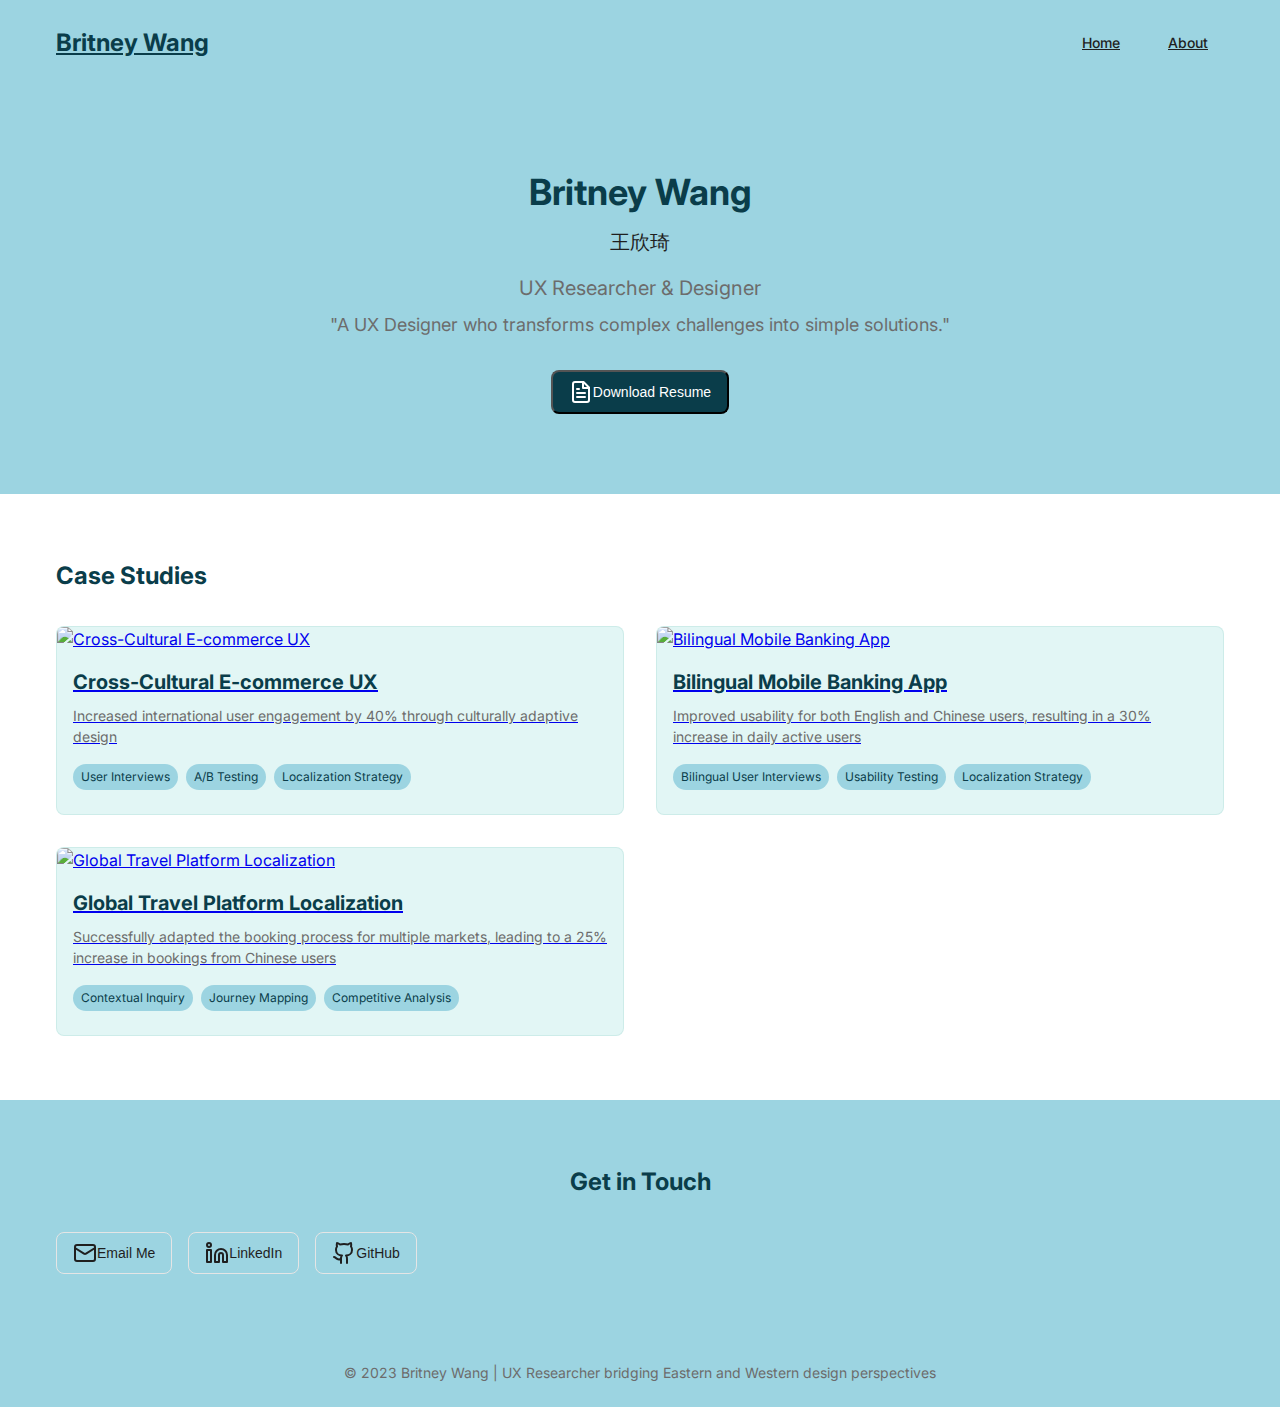
==== index.html @ 70e3e939 "feb25-10:00pm" ====
<!DOCTYPE html>
<html lang="en">
<head>
    <meta charset="UTF-8">
    <meta name="viewport" content="width=device-width, initial-scale=1.0">
    <title>UX Research Portfolio | Britney Wang</title>
    <link href="https://fonts.googleapis.com/css2?family=Inter:wght@400;500;700&display=swap" rel="stylesheet">
    <link rel="stylesheet" href="styles.css">
</head>
<body>
    <div class="min-h-screen flex flex-col">
        <header class="py-6 px-4 bg-accent">
            <nav class="container mx-auto flex justify-between items-center">
                <a href="index.html" class="text-2xl font-bold text-primary hover:text-primary/80 transition-colors">
                    Britney Wang
                </a>
                <div class="flex items-center space-x-4">
                    <a href="index.html" class="btn btn-ghost">Home</a>
                    <a href="about.html" class="btn btn-ghost">About</a>
                   
                </div>
            </nav>
        </header>

        <main class="flex-grow bg-background">
            <!-- Hero Section -->
            <section class="py-20 text-center bg-accent">
                <h1 class="text-4xl font-bold mb-2 text-primary">Britney Wang</h1>
                <p class="text-xl mb-4 text-primary/80">王欣琦</p>
                <p class="text-xl text-muted-foreground mb-2">UX Researcher & Designer</p>
                <p class="text-lg italic text-muted-foreground mb-8">
                    "A UX Designer who transforms complex challenges into simple solutions."
                </p>
                <button class="btn btn-primary">
                    <svg xmlns="http://www.w3.org/2000/svg" width="24" height="24" viewBox="0 0 24 24" fill="none" stroke="currentColor" stroke-width="2" stroke-linecap="round" stroke-linejoin="round" class="mr-2 h-4 w-4"><path d="M14.5 2H6a2 2 0 0 0-2 2v16a2 2 0 0 0 2 2h12a2 2 0 0 0 2-2V7.5L14.5 2z"/><polyline points="14 2 14 8 20 8"/><line x1="16" y1="13" x2="8" y2="13"/><line x1="16" y1="17" x2="8" y2="17"/><line x1="10" y1="9" x2="8" y2="9"/></svg>
                    Download Resume
                </button>
            </section>

            <!-- Case Studies Section -->
            <section class="py-16 bg-background">
                <div class="container mx-auto px-4">
                    <h2 class="text-3xl font-bold mb-8 text-primary">Case Studies</h2>
                    <div class="grid md:grid-cols-2 gap-8" id="case-studies">
                        <!-- Case studies will be dynamically inserted here by JavaScript -->
                    </div>
                </div>
            </section>

            <!-- Contact Section -->
            <section class="py-16 bg-accent">
                <div class="container mx-auto px-4 text-center">
                    <h2 class="text-3xl font-bold mb-8 text-primary">Get in Touch</h2>
                    <div class="flex justify-center space-x-4">
                        <button class="btn btn-outline hover:bg-primary hover:text-primary-foreground">
                            <svg xmlns="http://www.w3.org/2000/svg" width="24" height="24" viewBox="0 0 24 24" fill="none" stroke="currentColor" stroke-width="2" stroke-linecap="round" stroke-linejoin="round" class="mr-2 h-4 w-4"><rect width="20" height="16" x="2" y="4" rx="2"/><path d="m22 7-8.97 5.7a1.94 1.94 0 0 1-2.06 0L2 7"/></svg>
                            Email Me
                        </button>
                        <button class="btn btn-outline hover:bg-primary hover:text-primary-foreground">
                            <svg xmlns="http://www.w3.org/2000/svg" width="24" height="24" viewBox="0 0 24 24" fill="none" stroke="currentColor" stroke-width="2" stroke-linecap="round" stroke-linejoin="round" class="mr-2 h-4 w-4"><path d="M16 8a6 6 0 0 1 6 6v7h-4v-7a2 2 0 0 0-2-2 2 2 0 0 0-2 2v7h-4v-7a6 6 0 0 1 6-6z"/><rect width="4" height="12" x="2" y="9"/><circle cx="4" cy="4" r="2"/></svg>
                            LinkedIn
                        </button>
                        <button class="btn btn-outline hover:bg-primary hover:text-primary-foreground">
                            <svg xmlns="http://www.w3.org/2000/svg" width="24" height="24" viewBox="0 0 24 24" fill="none" stroke="currentColor" stroke-width="2" stroke-linecap="round" stroke-linejoin="round" class="mr-2 h-4 w-4"><path d="M15 22v-4a4.8 4.8 0 0 0-1-3.5c3 0 6-2 6-5.5.08-1.25-.27-2.48-1-3.5.28-1.15.28-2.35 0-3.5 0 0-1 0-3 1.5-2.64-.5-5.36-.5-8 0C6 2 5 2 5 2c-.3 1.15-.3 2.35 0 3.5A5.403 5.403 0 0 0 4 9c0 3.5 3 5.5 6 5.5-.39.49-.68 1.05-.85 1.65-.17.6-.22 1.23-.15 1.85v4"/><path d="M9 18c-4.51 2-5-2-7-2"/></svg>
                            GitHub
                        </button>
                    </div>
                </div>
            </section>
        </main>

        <footer class="py-6 px-4 bg-accent">
            <div class="container mx-auto text-center">
                <p class="text-sm text-muted-foreground">
                    © 2023 Britney Wang | UX Researcher bridging Eastern and Western design perspectives
                </p>
            </div>
        </footer>
    </div>

    <script src="script.js"></script>
</body>
</html>
---- styles.css ----
:root {
    --background: #fffffffa;
    --foreground: #1f1f1f;
    --card: #e2f6f5;
    --card-foreground: #1f1f1f;
    --popover: #e2f6f5;
    --popover-foreground: #1f1f1f;
    --primary: #0a3d4a;
    --primary-foreground: #ffffff;
    --secondary: #e2f6f5;
    --secondary-foreground: #0a3d4a;
    --muted: #9cd4e1;
    --muted-foreground: #6c6c6c;
    --accent: #9cd4e1;
    --accent-foreground: #0a3d4a;
    --destructive: #ff0000;
    --destructive-foreground: #ffffff;
    --border: #e5e5e5;
    --input: #e5e5e5;
    --ring: #0a3d4a;
    /* #7bc7b8*/
    /* 9cd4e1*/
    --radius: 0.5rem;
  }
  
  * {
    margin: 0;
    padding: 0;
    box-sizing: border-box;
  }
  
  body {
    font-family: "Inter", sans-serif;
    background-color: var(--background);
    color: var(--foreground);
    line-height: 1.5;
  }
  
  .container {
    width: 100%;
    max-width: 1200px;
    margin: 0 auto;
    padding: 0 1rem;
  }
  
  .min-h-screen {
    min-height: 100vh;
  }
  
  .flex {
    display: flex;
  }
  
  .flex-col {
    flex-direction: column;
  }
  
  .items-center {
    align-items: center;
  }
  
  .justify-between {
    justify-content: space-between;
  }
  
  .justify-center {
    justify-center: center;
  }
  
  .space-x-4 > * + * {
    margin-left: 1rem;
  }
  
  .text-center {
    text-align: center;
  }
  
  .bg-accent {
    background-color: var(--accent);
  }
  
  .bg-background {
    background-color: var(--background);
  }
  
  .text-primary {
    color: var(--primary);
  }
  
  .text-primary-80 {
    color: rgba(123, 199, 184, 0.8);
  }
  
  .text-muted-foreground {
    color: var(--muted-foreground);
  }
  
  .font-bold {
    font-weight: 700;
  }
  
  .text-2xl {
    font-size: 1.5rem;
  }
  
  .text-4xl {
    font-size: 2.25rem;
  }
  
  .text-xl {
    font-size: 1.25rem;
  }
  
  .text-lg {
    font-size: 1.125rem;
  }
  
  .text-sm {
    font-size: 0.875rem;
  }
  
  .mb-2 {
    margin-bottom: 0.5rem;
  }
  
  .mb-4 {
    margin-bottom: 1rem;
  }
  
  .mb-8 {
    margin-bottom: 2rem;
  }
  
  .py-6 {
    padding-top: 1.5rem;
    padding-bottom: 1.5rem;
  }
  
  .px-4 {
    padding-left: 1rem;
    padding-right: 1rem;
  }
  
  .py-20 {
    padding-top: 5rem;
    padding-bottom: 5rem;
  }
  
  .py-16 {
    padding-top: 4rem;
    padding-bottom: 4rem;
  }
  
  .btn {
    display: inline-flex;
    align-items: center;
    justify-content: center;
    padding: 0.5rem 1rem;
    font-size: 0.875rem;
    font-weight: 500;
    border-radius: var(--radius);
    transition: background-color 0.2s, color 0.2s;
    cursor: pointer;
  }
  
  .btn-primary {
    background-color: var(--primary);
    color: var(--primary-foreground);
  }
  
  .btn-primary:hover {
    background-color: rgba(123, 199, 184, 0.9);
  }
  
  .btn-ghost {
    background-color: transparent;
    color: var(--foreground);
  }
  
  .btn-ghost:hover {
    background-color: rgba(0, 0, 0, 0.05);
  }
  
  .btn-outline {
    background-color: transparent;
    border: 1px solid var(--border);
    color: var(--foreground);
  }
  
  .btn-outline:hover {
    background-color: var(--primary);
    color: var(--primary-foreground);
  }
  
  .btn-icon {
    padding: 0.5rem;
  }
  
  .grid {
    display: grid;
    gap: 2rem;
  }
  
  @media (min-width: 768px) {
    .md\:grid-cols-2 {
      grid-template-columns: repeat(2, minmax(0, 1fr));
    }
  }
  
  .card {
    background-color: var(--card);
    border-radius: var(--radius);
    overflow: hidden;
    transition: box-shadow 0.3s, border-color 0.3s;
    border: 1px solid rgba(123, 199, 184, 0.2);
  }
  
  .card:hover {
    box-shadow: 0 4px 6px rgba(0, 0, 0, 0.1);
    border-color: var(--primary);
  }
  
  .card-image {
    width: 100%;
    height: 200px;
    object-fit: cover;
  }
  
  .card-content {
    padding: 1rem;
  }
  
  .card-title {
    font-size: 1.25rem;
    font-weight: 700;
    color: var(--primary);
    margin-bottom: 0.5rem;
  }
  
  .card-description {
    font-size: 0.875rem;
    color: var(--muted-foreground);
    margin-bottom: 1rem;
  }
  
  .skill-tag {
    display: inline-block;
    background-color: var(--accent);
    color: var(--primary);
    font-size: 0.75rem;
    padding: 0.25rem 0.5rem;
    border-radius: 9999px;
    margin-right: 0.5rem;
    margin-bottom: 0.5rem;
  }
  
  .space-y-2 > * + * {
    margin-top: 0.5rem;
}

img {
    max-width: 100%;
    height: auto;
    object-fit: cover;
}

.rounded-lg {
    border-radius: var(--radius);
}

.object-cover {
    object-fit: cover;
}

.w-full {
    width: 100%;
}

.mb-12 {
    margin-bottom: 3rem;
}

.px-4 {
    padding-left: 1rem;
    padding-right: 1rem;
}

.py-12 {
    padding-top: 3rem;
    padding-bottom: 3rem;
}

.max-w-4xl {
    max-width: 56rem;
}

.mx-auto {
    margin-left: auto;
    margin-right: auto;
}

.text-primary {
    color: var(--primary);
}

.hover\:underline:hover {
    text-decoration: underline;
}

.inline-flex {
    display: inline-flex;
}

.items-center {
    align-items: center;
}

.justify-between {
    justify-content: space-between;
}

.flex-col {
    flex-direction: column;
}

.text-center {
    text-align: center;
}
  /* ----------------- */

  img {
    max-width: 100%;
    height: auto;
    object-fit: contain;  /* Keeps the aspect ratio intact */
}
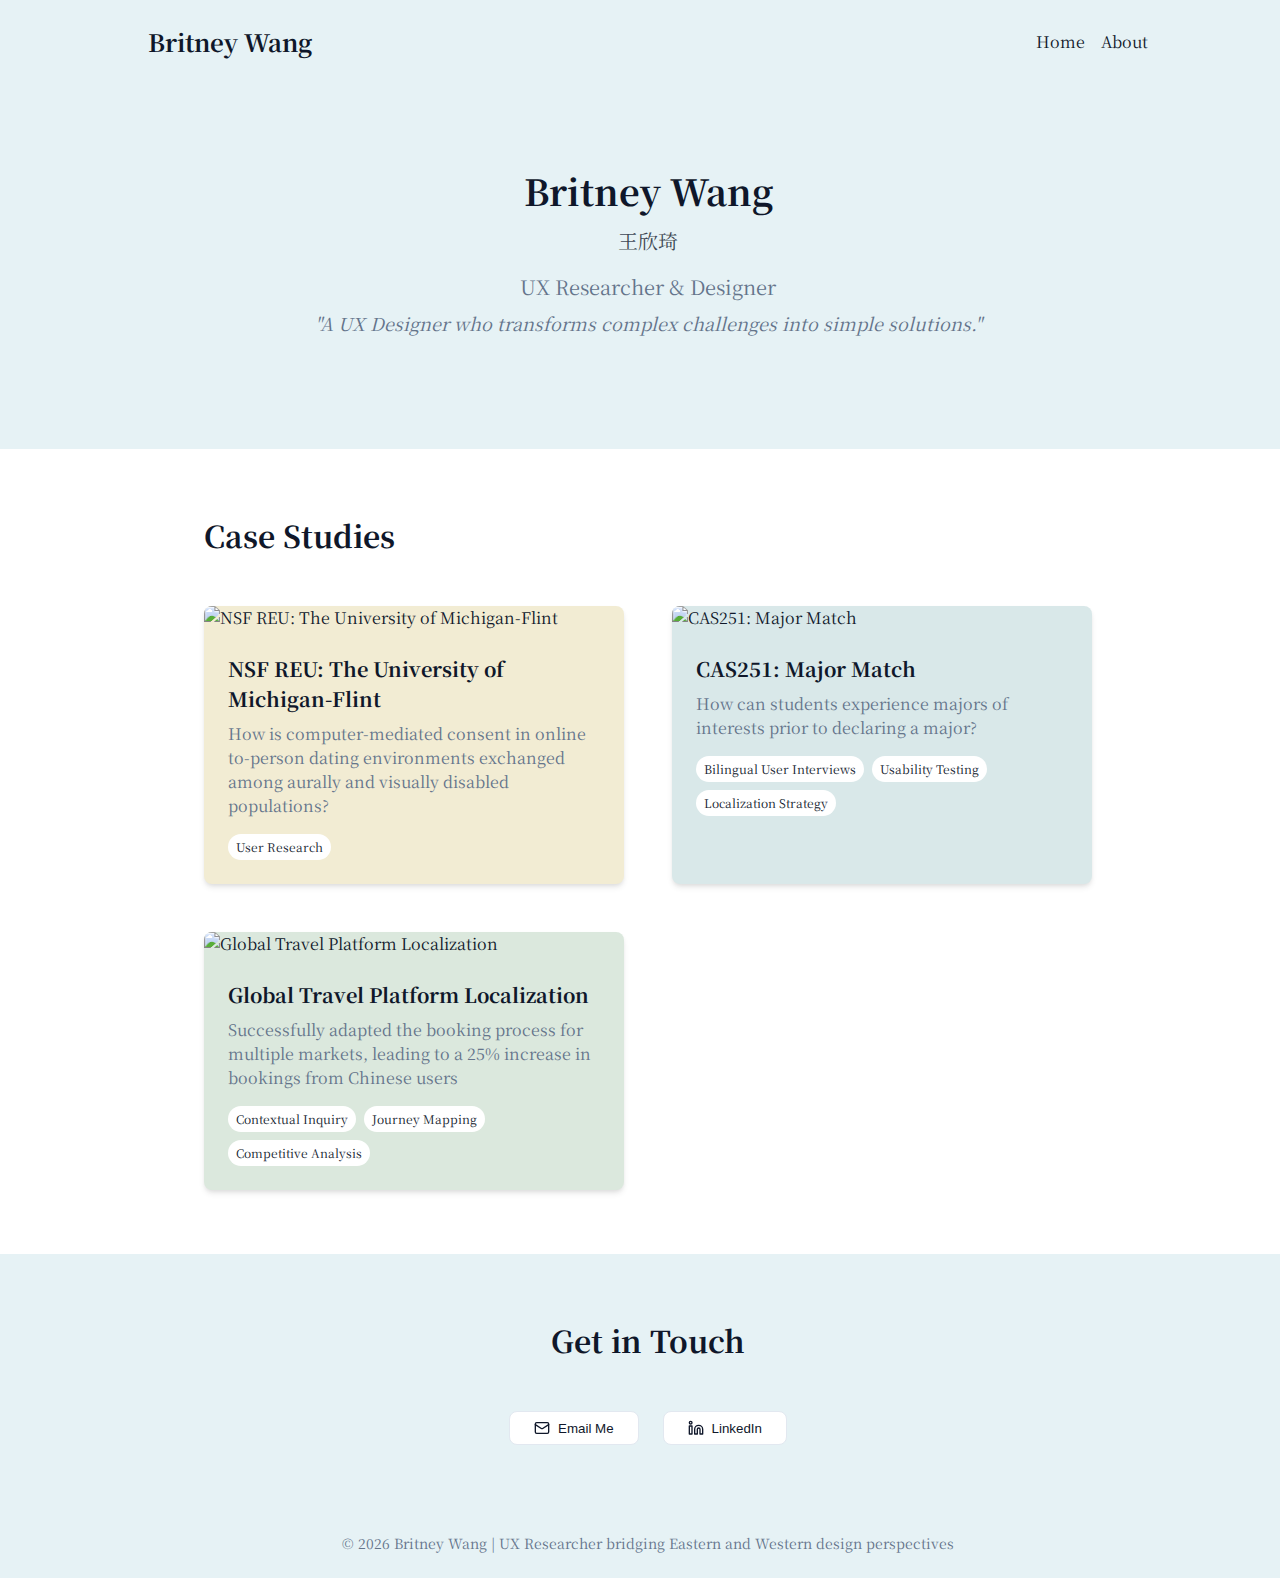
==== commit 1d960134: "spring break 3" ====
--- a/index.html
+++ b/index.html
@@ -1,83 +1,84 @@
 <!DOCTYPE html>
 <html lang="en">
 <head>
-    <meta charset="UTF-8">
-    <meta name="viewport" content="width=device-width, initial-scale=1.0">
-    <title>UX Research Portfolio | Britney Wang</title>
-    <link href="https://fonts.googleapis.com/css2?family=Inter:wght@400;500;700&display=swap" rel="stylesheet">
-    <link rel="stylesheet" href="styles.css">
+  <meta charset="UTF-8">
+  <meta name="viewport" content="width=device-width, initial-scale=1.0">
+  <title>UX Research Portfolio | Britney Wang</title>
+  <link href="https://fonts.googleapis.com/css2?family=Noto+Serif+SC:wght@400;500;700&display=swap" rel="stylesheet">
+  <link rel="stylesheet" href="styles.css">
 </head>
 <body>
-    <div class="min-h-screen flex flex-col">
-        <header class="py-6 px-4 bg-accent">
-            <nav class="container mx-auto flex justify-between items-center">
-                <a href="index.html" class="text-2xl font-bold text-primary hover:text-primary/80 transition-colors">
-                    Britney Wang
-                </a>
-                <div class="flex items-center space-x-4">
-                    <a href="index.html" class="btn btn-ghost">Home</a>
-                    <a href="about.html" class="btn btn-ghost">About</a>
-                   
-                </div>
-            </nav>
-        </header>
+  <div class="min-h-screen flex flex-col">
+    <header class="py-6 px-8 bg-light-blue">
+      <nav class="container-narrow mx-auto flex justify-between items-center">
+        <a href="index.html" class="text-2xl font-bold text-primary hover:text-primary-80 transition-colors">
+          Britney Wang
+        </a>
+        <div class="flex items-center space-x-4">
+          <a href="index.html" class="hover:text-primary transition-colors">Home</a>
+          <a href="about.html" class="hover:text-primary transition-colors">About</a>
+        </div>
+      </nav>
+    </header>
 
-        <main class="flex-grow bg-background">
-            <!-- Hero Section -->
-            <section class="py-20 text-center bg-accent">
-                <h1 class="text-4xl font-bold mb-2 text-primary">Britney Wang</h1>
-                <p class="text-xl mb-4 text-primary/80">王欣琦</p>
-                <p class="text-xl text-muted-foreground mb-2">UX Researcher & Designer</p>
-                <p class="text-lg italic text-muted-foreground mb-8">
-                    "A UX Designer who transforms complex challenges into simple solutions."
-                </p>
-                <button class="btn btn-primary">
-                    <svg xmlns="http://www.w3.org/2000/svg" width="24" height="24" viewBox="0 0 24 24" fill="none" stroke="currentColor" stroke-width="2" stroke-linecap="round" stroke-linejoin="round" class="mr-2 h-4 w-4"><path d="M14.5 2H6a2 2 0 0 0-2 2v16a2 2 0 0 0 2 2h12a2 2 0 0 0 2-2V7.5L14.5 2z"/><polyline points="14 2 14 8 20 8"/><line x1="16" y1="13" x2="8" y2="13"/><line x1="16" y1="17" x2="8" y2="17"/><line x1="10" y1="9" x2="8" y2="9"/></svg>
-                    Download Resume
-                </button>
-            </section>
+    <main class="flex-grow">
+      <!-- Hero Section -->
+      <section class="py-20 text-center bg-light-blue">
+        <div class="container-narrow mx-auto px-8">
+          <h1 class="text-4xl font-bold mb-2 text-primary">Britney Wang</h1>
+          <p class="text-xl mb-4 text-primary-80">王欣琦</p>
+          <p class="text-xl text-muted-foreground mb-2">UX Researcher & Designer</p>
+          <p class="text-lg italic text-muted-foreground mb-8">
+            "A UX Designer who transforms complex challenges into simple solutions."
+          </p>
+          <!-- <button class="btn btn-primary">
+            <svg xmlns="http://www.w3.org/2000/svg" width="24" height="24" viewBox="0 0 24 24" fill="none" stroke="currentColor" stroke-width="2" stroke-linecap="round" stroke-linejoin="round" class="mr-2 h-4 w-4"><path d="M14.5 2H6a2 2 0 0 0-2 2v16a2 2 0 0 0 2 2h12a2 2 0 0 0 2-2V7.5L14.5 2z"/><polyline points="14 2 14 8 20 8"/><line x1="16" y1="13" x2="8" y2="13"/><line x1="16" y1="17" x2="8" y2="17"/><line x1="10" y1="9" x2="8" y2="9"/></svg>
+            Download Resume
+          </button> -->
+        </div>
+      </section>
 
-            <!-- Case Studies Section -->
-            <section class="py-16 bg-background">
-                <div class="container mx-auto px-4">
-                    <h2 class="text-3xl font-bold mb-8 text-primary">Case Studies</h2>
-                    <div class="grid md:grid-cols-2 gap-8" id="case-studies">
-                        <!-- Case studies will be dynamically inserted here by JavaScript -->
-                    </div>
-                </div>
-            </section>
+      <!-- Case Studies Section -->
+      <section class="py-16">
+        <div class="container-narrow mx-auto px-8">
+          <h2 class="text-3xl font-bold mb-12 text-primary">Case Studies</h2>
+          <div class="grid md:grid-cols-2 gap-12" id="case-studies">
+            <!-- Case studies will be dynamically inserted here by JavaScript -->
+          </div>
+        </div>
+      </section>
 
-            <!-- Contact Section -->
-            <section class="py-16 bg-accent">
-                <div class="container mx-auto px-4 text-center">
-                    <h2 class="text-3xl font-bold mb-8 text-primary">Get in Touch</h2>
-                    <div class="flex justify-center space-x-4">
-                        <button class="btn btn-outline hover:bg-primary hover:text-primary-foreground">
-                            <svg xmlns="http://www.w3.org/2000/svg" width="24" height="24" viewBox="0 0 24 24" fill="none" stroke="currentColor" stroke-width="2" stroke-linecap="round" stroke-linejoin="round" class="mr-2 h-4 w-4"><rect width="20" height="16" x="2" y="4" rx="2"/><path d="m22 7-8.97 5.7a1.94 1.94 0 0 1-2.06 0L2 7"/></svg>
-                            Email Me
-                        </button>
-                        <button class="btn btn-outline hover:bg-primary hover:text-primary-foreground">
-                            <svg xmlns="http://www.w3.org/2000/svg" width="24" height="24" viewBox="0 0 24 24" fill="none" stroke="currentColor" stroke-width="2" stroke-linecap="round" stroke-linejoin="round" class="mr-2 h-4 w-4"><path d="M16 8a6 6 0 0 1 6 6v7h-4v-7a2 2 0 0 0-2-2 2 2 0 0 0-2 2v7h-4v-7a6 6 0 0 1 6-6z"/><rect width="4" height="12" x="2" y="9"/><circle cx="4" cy="4" r="2"/></svg>
-                            LinkedIn
-                        </button>
-                        <button class="btn btn-outline hover:bg-primary hover:text-primary-foreground">
-                            <svg xmlns="http://www.w3.org/2000/svg" width="24" height="24" viewBox="0 0 24 24" fill="none" stroke="currentColor" stroke-width="2" stroke-linecap="round" stroke-linejoin="round" class="mr-2 h-4 w-4"><path d="M15 22v-4a4.8 4.8 0 0 0-1-3.5c3 0 6-2 6-5.5.08-1.25-.27-2.48-1-3.5.28-1.15.28-2.35 0-3.5 0 0-1 0-3 1.5-2.64-.5-5.36-.5-8 0C6 2 5 2 5 2c-.3 1.15-.3 2.35 0 3.5A5.403 5.403 0 0 0 4 9c0 3.5 3 5.5 6 5.5-.39.49-.68 1.05-.85 1.65-.17.6-.22 1.23-.15 1.85v4"/><path d="M9 18c-4.51 2-5-2-7-2"/></svg>
-                            GitHub
-                        </button>
-                    </div>
-                </div>
-            </section>
-        </main>
+      <!-- Contact Section -->
+      <section class="py-16 bg-light-blue">
+        <div class="container-narrow mx-auto px-8 text-center">
+          <h2 class="text-3xl font-bold mb-12 text-primary">Get in Touch</h2>
+          <div class="flex flex-wrap justify-center gap-6">
+            <button class="btn btn-outline hover:bg-primary hover:text-primary-foreground">
+              <svg xmlns="http://www.w3.org/2000/svg" width="24" height="24" viewBox="0 0 24 24" fill="none" stroke="currentColor" stroke-width="2" stroke-linecap="round" stroke-linejoin="round" class="mr-2 h-4 w-4 text-white"><rect width="20" height="16" x="2" y="4" rx="2"/><path d="m22 7-8.97 5.7a1.94 1.94 0 0 1-2.06 0L2 7"/></svg>
+              Email Me
+            </button>
+            <button class="btn btn-outline hover:bg-primary hover:text-primary-foreground">
+              <svg xmlns="http://www.w3.org/2000/svg" width="24" height="24" viewBox="0 0 24 24" fill="none" stroke="currentColor" stroke-width="2" stroke-linecap="round" stroke-linejoin="round" class="mr-2 h-4 w-4 text-white"><path d="M16 8a6 6 0 0 1 6 6v7h-4v-7a2 2 0 0 0-2-2 2 2 0 0 0-2 2v7h-4v-7a6 6 0 0 1 6-6z"/><rect width="4" height="12" x="2" y="9"/><circle cx="4" cy="4" r="2"/></svg>
+              LinkedIn
+            </button>
+            <!-- <button class="btn btn-outline hover:bg-primary hover:text-primary-foreground">
+              <svg xmlns="http://www.w3.org/2000/svg" width="24" height="24" viewBox="0 0 24 24" fill="none" stroke="currentColor" stroke-width="2" stroke-linecap="round" stroke-linejoin="round" class="mr-2 h-4 w-4 text-white"><path d="M15 22v-4a4.8 4.8 0 0 0-1-3.5c3 0 6-2 6-5.5.08-1.25-.27-2.48-1-3.5.28-1.15.28-2.35 0-3.5 0 0-1 0-3 1.5-2.64-.5-5.36-.5-8 0C6 2 5 2 5 2c-.3 1.15-.3 2.35 0 3.5A5.403 5.403 0 0 0 4 9c0 3.5 3 5.5 6 5.5-.39.49-.68 1.05-.85 1.65-.17.6-.22 1.23-.15 1.85v4"/><path d="M9 18c-4.51 2-5-2-7-2"/></svg>
+              GitHub
+            </button> -->
+          </div>
+        </div>
+      </section>
+    </main>
 
-        <footer class="py-6 px-4 bg-accent">
-            <div class="container mx-auto text-center">
-                <p class="text-sm text-muted-foreground">
-                    © 2023 Britney Wang | UX Researcher bridging Eastern and Western design perspectives
-                </p>
-            </div>
-        </footer>
-    </div>
+    <footer class="py-6 px-8 bg-light-blue">
+      <div class="container-narrow mx-auto text-center">
+        <p class="text-sm text-muted-foreground">
+          © <span id="current-year"></span> Britney Wang | UX Researcher bridging Eastern and Western design perspectives
+        </p>
+      </div>
+    </footer>
+  </div>
 
-    <script src="script.js"></script>
+  <script src="script.js"></script>
 </body>
-</html>+</html>
--- a/styles.css
+++ b/styles.css
@@ -1,335 +1,439 @@
+/* Base styles */
 :root {
-    --background: #fffffffa;
-    --foreground: #1f1f1f;
-    --card: #e2f6f5;
-    --card-foreground: #1f1f1f;
-    --popover: #e2f6f5;
-    --popover-foreground: #1f1f1f;
-    --primary: #0a3d4a;
-    --primary-foreground: #ffffff;
-    --secondary: #e2f6f5;
-    --secondary-foreground: #0a3d4a;
-    --muted: #9cd4e1;
-    --muted-foreground: #6c6c6c;
-    --accent: #9cd4e1;
-    --accent-foreground: #0a3d4a;
-    --destructive: #ff0000;
-    --destructive-foreground: #ffffff;
-    --border: #e5e5e5;
-    --input: #e5e5e5;
-    --ring: #0a3d4a;
-    /* #7bc7b8*/
-    /* 9cd4e1*/
-    --radius: 0.5rem;
+  --background: #ffffff;
+  --foreground: #0f172a;
+  --card: #ffffff;
+  --card-foreground: #0f172a;
+  --primary: #0f172a;
+  --primary-foreground: #f8fafc;
+  --secondary: #f1f5f9;
+  --secondary-foreground: #0f172a;
+  --muted: #f1f5f9;
+  --muted-foreground: #64748b;
+  --accent: #f1f5f9;
+  --accent-foreground: #0f172a;
+  --light-blue: #e6f2f5; /* Light blue color for header and footer */
+  --destructive: #ef4444;
+  --destructive-foreground: #f8fafc;
+  --border: #e2e8f0;
+  --input: #e2e8f0;
+  --ring: #0f172a;
+  --radius: 0.5rem;
+}
+
+/* Dark mode styles */
+.dark {
+  --background: #0f172a;
+  --foreground: #f8fafc;
+  --card: #0f172a;
+  --card-foreground: #f8fafc;
+  --primary: #f8fafc;
+  --primary-foreground: #0f172a;
+  --secondary: #1e293b;
+  --secondary-foreground: #f8fafc;
+  --muted: #1e293b;
+  --muted-foreground: #94a3b8;
+  --accent: #1e293b;
+  --accent-foreground: #f8fafc;
+  --destructive: #7f1d1d;
+  --destructive-foreground: #f8fafc;
+  --border: #1e293b;
+  --input: #1e293b;
+  --ring: #cbd5e1;
+}
+
+/* Global styles */
+* {
+  margin: 0;
+  padding: 0;
+  box-sizing: border-box;
+}
+
+body {
+  font-family: "Noto Serif SC", serif;
+  color: var(--foreground);
+  background-color: var(--background);
+  line-height: 1.5;
+}
+
+a {
+  color: inherit;
+  text-decoration: none;
+}
+
+/* Layout */
+.min-h-screen {
+  min-height: 100vh;
+}
+
+.flex {
+  display: flex;
+}
+
+.flex-col {
+  flex-direction: column;
+}
+
+.flex-grow {
+  flex-grow: 1;
+}
+
+.flex-wrap {
+  flex-wrap: wrap;
+}
+
+.items-center {
+  align-items: center;
+}
+
+.justify-between {
+  justify-content: space-between;
+}
+
+.justify-center {
+  justify-content: center;
+}
+
+.space-x-4 > * + * {
+  margin-left: 1rem;
+}
+
+.gap-2 {
+  gap: 0.5rem;
+}
+
+.gap-4 {
+  gap: 1rem;
+}
+
+.gap-6 {
+  gap: 1.5rem;
+}
+
+.gap-8 {
+  gap: 2rem;
+}
+
+.gap-12 {
+  gap: 3rem;
+}
+
+.gap-16 {
+  gap: 4rem;
+}
+
+/* Grid */
+.grid {
+  display: grid;
+}
+
+@media (min-width: 768px) {
+  .md\:grid-cols-2 {
+    grid-template-columns: repeat(2, minmax(0, 1fr));
   }
-  
-  * {
-    margin: 0;
-    padding: 0;
-    box-sizing: border-box;
+}
+
+/* Spacing */
+.container-narrow {
+  width: 100%;
+  max-width: 1000px;
+  margin-left: auto;
+  margin-right: auto;
+}
+
+.px-8 {
+  padding-left: 4rem;
+  padding-right: 3rem;
+}
+
+.py-2 {
+  padding-top: 0.5rem;
+  padding-bottom: 0.5rem;
+}
+
+.py-6 {
+  padding-top: 1.5rem;
+  padding-bottom: 1.5rem;
+}
+
+.py-16 {
+  padding-top: 4rem;
+  padding-bottom: 4rem;
+}
+
+.py-20 {
+  padding-top: 5rem;
+  padding-bottom: 5rem;
+}
+
+.p-6 {
+  padding: 1.5rem;
+}
+
+.p-8 {
+  padding: 2rem;
+}
+
+.mb-2 {
+  margin-bottom: 0.5rem;
+}
+
+.mb-4 {
+  margin-bottom: 1rem;
+}
+
+.mb-6 {
+  margin-bottom: 1.5rem;
+}
+
+.mb-8 {
+  margin-bottom: 2rem;
+}
+
+.mb-12 {
+  margin-bottom: 3rem;
+}
+
+.mr-2 {
+  margin-right: 0.5rem;
+}
+
+.mx-auto {
+  margin-left: auto;
+  margin-right: auto;
+}
+
+/* Typography */
+.text-xs {
+  font-size: 0.75rem;
+}
+
+.text-sm {
+  font-size: 0.875rem;
+}
+
+.text-lg {
+  font-size: 1.125rem;
+}
+
+.text-xl {
+  font-size: 1.25rem;
+}
+
+.text-2xl {
+  font-size: 1.5rem;
+}
+
+.text-3xl {
+  font-size: 1.875rem;
+}
+
+.text-4xl {
+  font-size: 2.25rem;
+}
+
+.font-semibold {
+  font-weight: 600;
+}
+
+.font-bold {
+  font-weight: 700;
+}
+
+.italic {
+  font-style: italic;
+}
+
+.text-center {
+  text-align: center;
+}
+
+/* Colors */
+.bg-light-blue {
+  background-color: var(--light-blue);
+}
+
+.bg-gray-50 {
+  background-color: #f9fafb;
+}
+
+.bg-white {
+  background-color: white;
+}
+
+.text-primary {
+  color: var(--primary);
+}
+
+.text-primary-80 {
+  color: rgba(15, 23, 42, 0.8);
+}
+
+.text-primary-foreground {
+  color: var(--primary-foreground);
+}
+
+.text-muted-foreground {
+  color: var(--muted-foreground);
+}
+
+.text-black {
+  color: black;
+}
+
+/* Project card specific colors */
+.bg-project1 {
+  background-color: #f2ecd3;
+}
+
+.bg-project2 {
+  background-color: #d9e8e9;
+}
+
+.bg-project3 {
+  background-color: #dbe8dd;
+}
+
+/* Components */
+.btn {
+  display: inline-flex;
+  align-items: center;
+  justify-content: center;
+  border-radius: var(--radius);
+  font-weight: 500;
+  padding: 0.5rem 1.5rem;
+  transition: background-color 0.2s, color 0.2s, border-color 0.2s;
+  cursor: pointer;
+  border: 1px solid transparent;
+}
+
+.btn-primary {
+  background-color: #ffffff;
+  border-color: var(--border);
+  color: var(--foreground);
+}
+
+.btn-primary:hover {
+  background-color: rgba(15, 23, 42, 0.9);
+}
+
+.btn-outline {
+  background-color: #ffffff;
+  border-color: var(--border);
+  color: var(--foreground);
+}
+
+.btn-outline:hover {
+  background-color: rgba(15, 23, 42, 0.9);
+}
+
+/* Card */
+.rounded-lg {
+  border-radius: var(--radius);
+}
+
+.rounded-full {
+  border-radius: 9999px;
+}
+
+.shadow-md {
+  box-shadow: 0 4px 6px -1px rgba(0, 0, 0, 0.1), 0 2px 4px -1px rgba(0, 0, 0, 0.06);
+}
+
+.overflow-hidden {
+  overflow: hidden;
+}
+
+.transition-colors {
+  transition-property: color, background-color, border-color;
+  transition-timing-function: cubic-bezier(0.4, 0, 0.2, 1);
+  transition-duration: 150ms;
+}
+
+.transition-transform {
+  transition-property: transform;
+  transition-timing-function: cubic-bezier(0.4, 0, 0.2, 1);
+  transition-duration: 150ms;
+}
+
+.hover\:scale-105:hover {
+  transform: scale(1.05);
+}
+
+.hover\:text-primary:hover {
+  color: var(--primary);
+}
+
+.hover\:text-primary-80:hover {
+  color: rgba(15, 23, 42, 0.8);
+}
+
+.hover\:bg-primary:hover {
+  background-color: var(--primary);
+}
+
+.hover\:text-primary-foreground:hover {
+  color: var(--primary-foreground);
+}
+
+/* Utilities */
+.hidden {
+  display: none;
+}
+
+.relative {
+  position: relative;
+}
+
+.h-4 {
+  height: 1rem;
+}
+
+.w-4 {
+  width: 1rem;
+}
+
+.h-64 {
+  height: 16rem;
+}
+
+.w-full {
+  width: 100%;
+}
+
+/* Card image */
+.card-image {
+  width: 100%;
+  height: 16rem;
+  object-fit: cover;
+}
+
+/* Active state for skill buttons */
+.active-skill {
+  background-color: var(--primary);
+  color: var(--primary-foreground);
+}
+
+/* Skill tag styles */
+.skill-tag {
+  display: inline-block;
+  font-size: 0.75rem;
+  padding: 0.25rem 0.5rem;
+  border-radius: 9999px;
+  background-color: white;
+  color: var(--primary);
+}
+
+/* Media queries for responsive design */
+@media (max-width: 768px) {
+  .container-narrow {
+    padding-left: 2rem;
+    padding-right: 2rem;
   }
-  
-  body {
-    font-family: "Inter", sans-serif;
-    background-color: var(--background);
-    color: var(--foreground);
-    line-height: 1.5;
+
+  .px-8 {
+    padding-left: 2rem;
+    padding-right: 2rem;
   }
-  
-  .container {
-    width: 100%;
-    max-width: 1200px;
-    margin: 0 auto;
-    padding: 0 1rem;
-  }
-  
-  .min-h-screen {
-    min-height: 100vh;
-  }
-  
-  .flex {
-    display: flex;
-  }
-  
-  .flex-col {
-    flex-direction: column;
-  }
-  
-  .items-center {
-    align-items: center;
-  }
-  
-  .justify-between {
-    justify-content: space-between;
-  }
-  
-  .justify-center {
-    justify-center: center;
-  }
-  
-  .space-x-4 > * + * {
-    margin-left: 1rem;
-  }
-  
-  .text-center {
-    text-align: center;
-  }
-  
-  .bg-accent {
-    background-color: var(--accent);
-  }
-  
-  .bg-background {
-    background-color: var(--background);
-  }
-  
-  .text-primary {
-    color: var(--primary);
-  }
-  
-  .text-primary-80 {
-    color: rgba(123, 199, 184, 0.8);
-  }
-  
-  .text-muted-foreground {
-    color: var(--muted-foreground);
-  }
-  
-  .font-bold {
-    font-weight: 700;
-  }
-  
-  .text-2xl {
-    font-size: 1.5rem;
-  }
-  
-  .text-4xl {
-    font-size: 2.25rem;
-  }
-  
-  .text-xl {
-    font-size: 1.25rem;
-  }
-  
-  .text-lg {
-    font-size: 1.125rem;
-  }
-  
-  .text-sm {
-    font-size: 0.875rem;
-  }
-  
-  .mb-2 {
-    margin-bottom: 0.5rem;
-  }
-  
-  .mb-4 {
-    margin-bottom: 1rem;
-  }
-  
-  .mb-8 {
-    margin-bottom: 2rem;
-  }
-  
-  .py-6 {
-    padding-top: 1.5rem;
-    padding-bottom: 1.5rem;
-  }
-  
-  .px-4 {
-    padding-left: 1rem;
-    padding-right: 1rem;
-  }
-  
-  .py-20 {
-    padding-top: 5rem;
-    padding-bottom: 5rem;
-  }
-  
-  .py-16 {
-    padding-top: 4rem;
-    padding-bottom: 4rem;
-  }
-  
-  .btn {
-    display: inline-flex;
-    align-items: center;
-    justify-content: center;
-    padding: 0.5rem 1rem;
-    font-size: 0.875rem;
-    font-weight: 500;
-    border-radius: var(--radius);
-    transition: background-color 0.2s, color 0.2s;
-    cursor: pointer;
-  }
-  
-  .btn-primary {
-    background-color: var(--primary);
-    color: var(--primary-foreground);
-  }
-  
-  .btn-primary:hover {
-    background-color: rgba(123, 199, 184, 0.9);
-  }
-  
-  .btn-ghost {
-    background-color: transparent;
-    color: var(--foreground);
-  }
-  
-  .btn-ghost:hover {
-    background-color: rgba(0, 0, 0, 0.05);
-  }
-  
-  .btn-outline {
-    background-color: transparent;
-    border: 1px solid var(--border);
-    color: var(--foreground);
-  }
-  
-  .btn-outline:hover {
-    background-color: var(--primary);
-    color: var(--primary-foreground);
-  }
-  
-  .btn-icon {
-    padding: 0.5rem;
-  }
-  
-  .grid {
-    display: grid;
-    gap: 2rem;
-  }
-  
-  @media (min-width: 768px) {
-    .md\:grid-cols-2 {
-      grid-template-columns: repeat(2, minmax(0, 1fr));
-    }
-  }
-  
-  .card {
-    background-color: var(--card);
-    border-radius: var(--radius);
-    overflow: hidden;
-    transition: box-shadow 0.3s, border-color 0.3s;
-    border: 1px solid rgba(123, 199, 184, 0.2);
-  }
-  
-  .card:hover {
-    box-shadow: 0 4px 6px rgba(0, 0, 0, 0.1);
-    border-color: var(--primary);
-  }
-  
-  .card-image {
-    width: 100%;
-    height: 200px;
-    object-fit: cover;
-  }
-  
-  .card-content {
-    padding: 1rem;
-  }
-  
-  .card-title {
-    font-size: 1.25rem;
-    font-weight: 700;
-    color: var(--primary);
-    margin-bottom: 0.5rem;
-  }
-  
-  .card-description {
-    font-size: 0.875rem;
-    color: var(--muted-foreground);
-    margin-bottom: 1rem;
-  }
-  
-  .skill-tag {
-    display: inline-block;
-    background-color: var(--accent);
-    color: var(--primary);
-    font-size: 0.75rem;
-    padding: 0.25rem 0.5rem;
-    border-radius: 9999px;
-    margin-right: 0.5rem;
-    margin-bottom: 0.5rem;
-  }
-  
-  .space-y-2 > * + * {
-    margin-top: 0.5rem;
-}
-
-img {
-    max-width: 100%;
-    height: auto;
-    object-fit: cover;
-}
-
-.rounded-lg {
-    border-radius: var(--radius);
-}
-
-.object-cover {
-    object-fit: cover;
-}
-
-.w-full {
-    width: 100%;
-}
-
-.mb-12 {
-    margin-bottom: 3rem;
-}
-
-.px-4 {
-    padding-left: 1rem;
-    padding-right: 1rem;
-}
-
-.py-12 {
-    padding-top: 3rem;
-    padding-bottom: 3rem;
-}
-
-.max-w-4xl {
-    max-width: 56rem;
-}
-
-.mx-auto {
-    margin-left: auto;
-    margin-right: auto;
-}
-
-.text-primary {
-    color: var(--primary);
-}
-
-.hover\:underline:hover {
-    text-decoration: underline;
-}
-
-.inline-flex {
-    display: inline-flex;
-}
-
-.items-center {
-    align-items: center;
-}
-
-.justify-between {
-    justify-content: space-between;
-}
-
-.flex-col {
-    flex-direction: column;
-}
-
-.text-center {
-    text-align: center;
-}
-  /* ----------------- */
-
-  img {
-    max-width: 100%;
-    height: auto;
-    object-fit: contain;  /* Keeps the aspect ratio intact */
-}+}
+
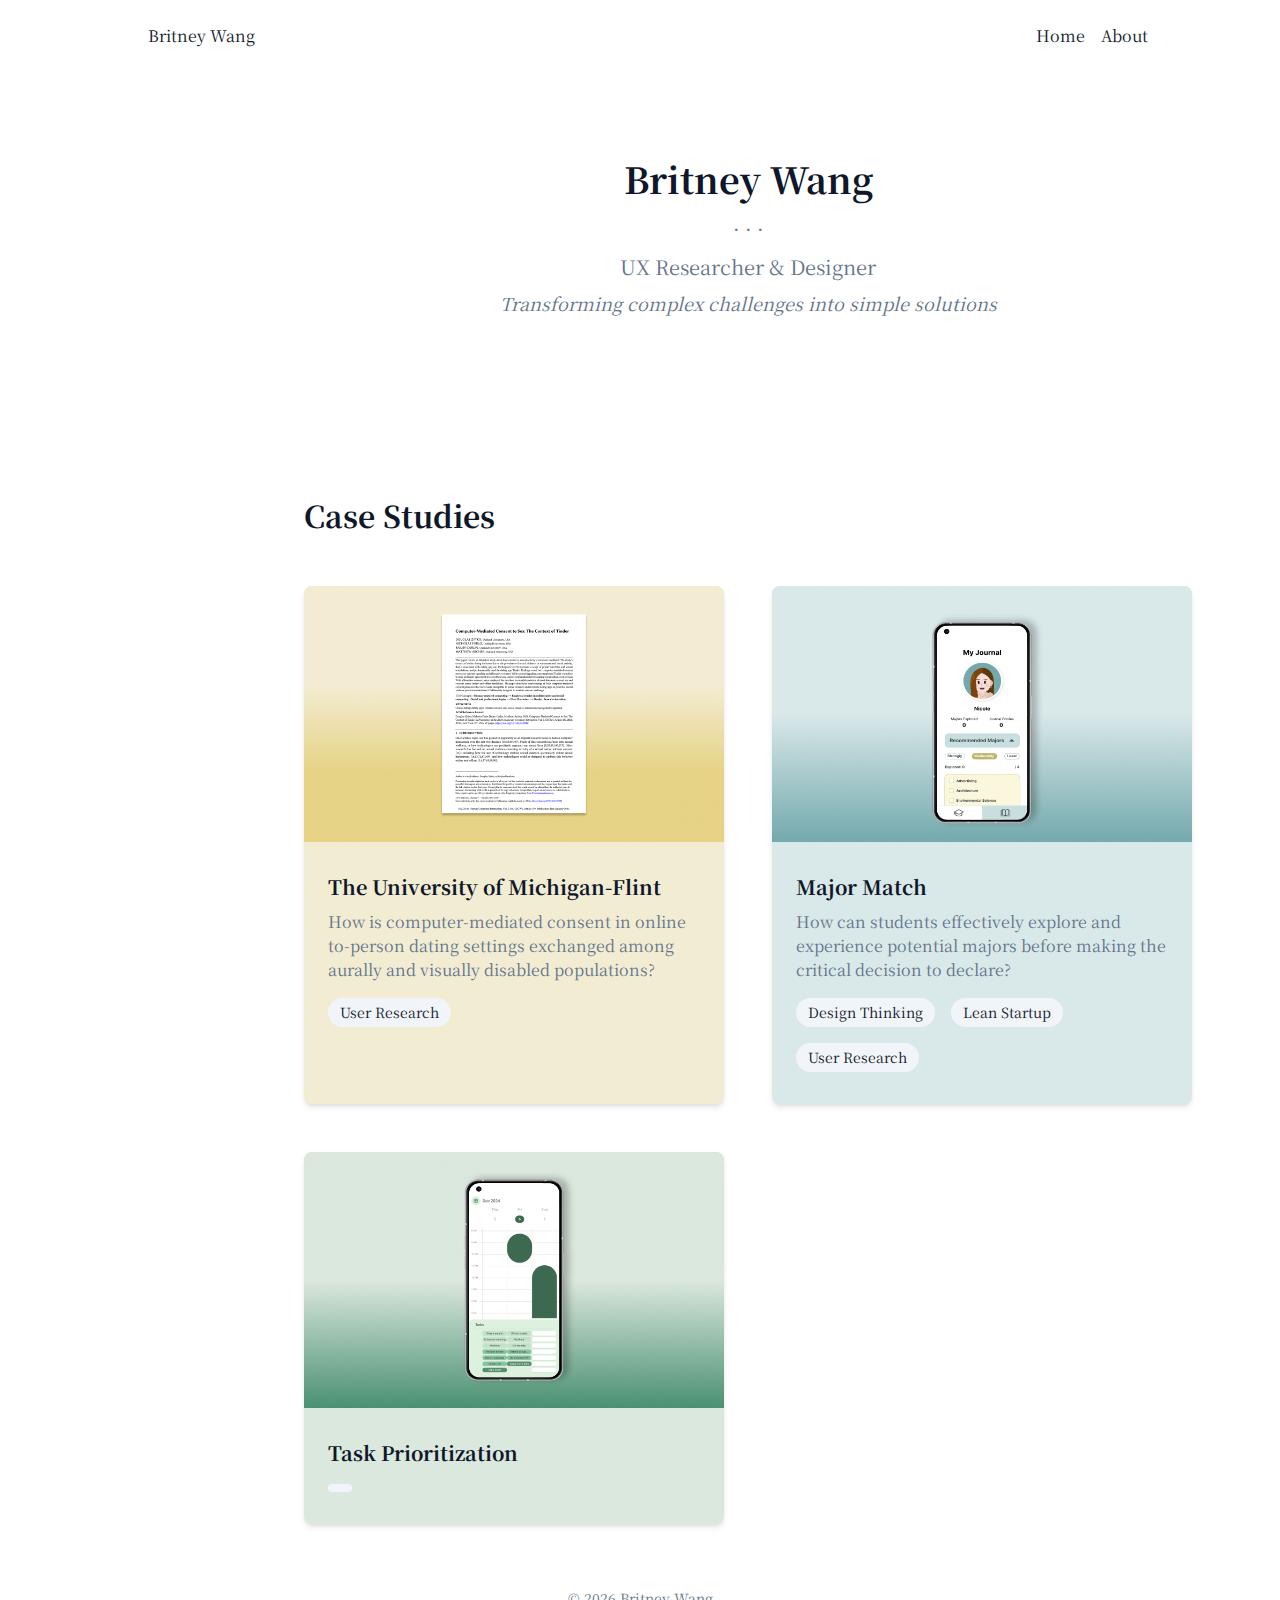
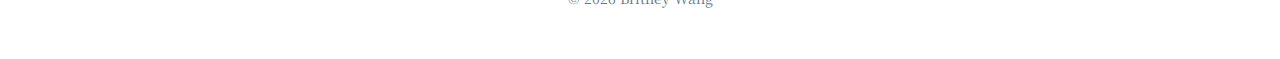
==== commit b38b4781: "everything but 3-3-3" ====
--- a/index.html
+++ b/index.html
@@ -9,9 +9,9 @@
 </head>
 <body>
   <div class="min-h-screen flex flex-col">
-    <header class="py-6 px-8 bg-light-blue">
+    <header class="py-6 px-8">
       <nav class="container-narrow mx-auto flex justify-between items-center">
-        <a href="index.html" class="text-2xl font-bold text-primary hover:text-primary-80 transition-colors">
+        <a href="index.html" class="hover:text-primary transition-colors">
           Britney Wang
         </a>
         <div class="flex items-center space-x-4">
@@ -23,13 +23,16 @@
 
     <main class="flex-grow">
       <!-- Hero Section -->
-      <section class="py-20 text-center bg-light-blue">
+      <section class="py-20 text-center">
         <div class="container-narrow mx-auto px-8">
           <h1 class="text-4xl font-bold mb-2 text-primary">Britney Wang</h1>
-          <p class="text-xl mb-4 text-primary-80">王欣琦</p>
+          
+          <!-- <p class="text-xl mb-4 text-primary-80">王欣琦</p> -->
+          <p class="text-xl text-muted-foreground mb-2">·  ·  ·</p>
+
           <p class="text-xl text-muted-foreground mb-2">UX Researcher & Designer</p>
           <p class="text-lg italic text-muted-foreground mb-8">
-            "A UX Designer who transforms complex challenges into simple solutions."
+            Transforming complex challenges into simple solutions
           </p>
           <!-- <button class="btn btn-primary">
             <svg xmlns="http://www.w3.org/2000/svg" width="24" height="24" viewBox="0 0 24 24" fill="none" stroke="currentColor" stroke-width="2" stroke-linecap="round" stroke-linejoin="round" class="mr-2 h-4 w-4"><path d="M14.5 2H6a2 2 0 0 0-2 2v16a2 2 0 0 0 2 2h12a2 2 0 0 0 2-2V7.5L14.5 2z"/><polyline points="14 2 14 8 20 8"/><line x1="16" y1="13" x2="8" y2="13"/><line x1="16" y1="17" x2="8" y2="17"/><line x1="10" y1="9" x2="8" y2="9"/></svg>
@@ -48,35 +51,30 @@
         </div>
       </section>
 
-      <!-- Contact Section -->
-      <section class="py-16 bg-light-blue">
-        <div class="container-narrow mx-auto px-8 text-center">
-          <h2 class="text-3xl font-bold mb-12 text-primary">Get in Touch</h2>
-          <div class="flex flex-wrap justify-center gap-6">
-            <button class="btn btn-outline hover:bg-primary hover:text-primary-foreground">
-              <svg xmlns="http://www.w3.org/2000/svg" width="24" height="24" viewBox="0 0 24 24" fill="none" stroke="currentColor" stroke-width="2" stroke-linecap="round" stroke-linejoin="round" class="mr-2 h-4 w-4 text-white"><rect width="20" height="16" x="2" y="4" rx="2"/><path d="m22 7-8.97 5.7a1.94 1.94 0 0 1-2.06 0L2 7"/></svg>
-              Email Me
-            </button>
-            <button class="btn btn-outline hover:bg-primary hover:text-primary-foreground">
-              <svg xmlns="http://www.w3.org/2000/svg" width="24" height="24" viewBox="0 0 24 24" fill="none" stroke="currentColor" stroke-width="2" stroke-linecap="round" stroke-linejoin="round" class="mr-2 h-4 w-4 text-white"><path d="M16 8a6 6 0 0 1 6 6v7h-4v-7a2 2 0 0 0-2-2 2 2 0 0 0-2 2v7h-4v-7a6 6 0 0 1 6-6z"/><rect width="4" height="12" x="2" y="9"/><circle cx="4" cy="4" r="2"/></svg>
-              LinkedIn
-            </button>
-            <!-- <button class="btn btn-outline hover:bg-primary hover:text-primary-foreground">
-              <svg xmlns="http://www.w3.org/2000/svg" width="24" height="24" viewBox="0 0 24 24" fill="none" stroke="currentColor" stroke-width="2" stroke-linecap="round" stroke-linejoin="round" class="mr-2 h-4 w-4 text-white"><path d="M15 22v-4a4.8 4.8 0 0 0-1-3.5c3 0 6-2 6-5.5.08-1.25-.27-2.48-1-3.5.28-1.15.28-2.35 0-3.5 0 0-1 0-3 1.5-2.64-.5-5.36-.5-8 0C6 2 5 2 5 2c-.3 1.15-.3 2.35 0 3.5A5.403 5.403 0 0 0 4 9c0 3.5 3 5.5 6 5.5-.39.49-.68 1.05-.85 1.65-.17.6-.22 1.23-.15 1.85v4"/><path d="M9 18c-4.51 2-5-2-7-2"/></svg>
-              GitHub
-            </button> -->
-          </div>
-        </div>
-      </section>
-    </main>
+        <!-- Contact Buttons
+    <div class="contact-buttons">
+        <a href="mailto:contact@britneywang.com" class="contact-button">
+            <svg xmlns="http://www.w3.org/2000/svg" width="24" height="24" viewBox="0 0 24 24" fill="none" stroke="currentColor" stroke-width="2" stroke-linecap="round" stroke-linejoin="round" class="h-4 w-4"><rect width="20" height="16" x="2" y="4" rx="2"/><path d="m22 7-8.97 5.7a1.94 1.94 0 0 1-2.06 0L2 7"/></svg>
+            Email
+        </a>
+        <a href="https://linkedin.com" target="_blank" class="contact-button">
+            <svg xmlns="http://www.w3.org/2000/svg" width="24" height="24" viewBox="0 0 24 24" fill="none" stroke="currentColor" stroke-width="2" stroke-linecap="round" stroke-linejoin="round" class="h-4 w-4"><path d="M16 8a6 6 0 0 1 6 6v7h-4v-7a2 2 0 0 0-2-2a2 2 0 0 0-2 2v7h-4v-7a6 6 0 0 1 6-6z"/><rect width="4" height="12" x="2" y="9"/><circle cx="4" cy="4" r="2"/></svg>
+            LinkedIn
+        </a>
+        <a href="https://www.interaction-design.org/britney-wang" target="_blank" class="contact-button">
+            <img src="img/about/cert-ixdf-logo.png" alt="Interaction Design Foundation" class="ixdf-logo">
+            IxDF
+        </a>
+    </div> -->
+    
+    <!-- Footer Content -->
+    <p class="text-sm text-muted-foreground mb-2" style="text-align: center;">
+        © <span id="current-year"></span> Britney Wang
+        <br><br><br>
+    </p>
+</div>
 
-    <footer class="py-6 px-8 bg-light-blue">
-      <div class="container-narrow mx-auto text-center">
-        <p class="text-sm text-muted-foreground">
-          © <span id="current-year"></span> Britney Wang | UX Researcher bridging Eastern and Western design perspectives
-        </p>
-      </div>
-    </footer>
+ 
   </div>
 
   <script src="script.js"></script>
--- a/styles.css
+++ b/styles.css
@@ -12,6 +12,7 @@
   --muted-foreground: #64748b;
   --accent: #f1f5f9;
   --accent-foreground: #0f172a;
+  --light-yellow: #F2ECD3;
   --light-blue: #e6f2f5; /* Light blue color for header and footer */
   --destructive: #ef4444;
   --destructive-foreground: #f8fafc;
@@ -414,15 +415,7 @@
   color: var(--primary-foreground);
 }
 
-/* Skill tag styles */
-.skill-tag {
-  display: inline-block;
-  font-size: 0.75rem;
-  padding: 0.25rem 0.5rem;
-  border-radius: 9999px;
-  background-color: white;
-  color: var(--primary);
-}
+
 
 /* Media queries for responsive design */
 @media (max-width: 768px) {
@@ -437,3 +430,487 @@
   }
 }
 
+/* Common section toggle styles */
+.section-toggle {
+  cursor: pointer;
+  display: flex;
+  align-items: center;
+  justify-content: space-between;
+  padding: 1rem;
+  color: var(--accent-foreground);
+  border-radius: var(--radius);
+  margin-bottom: 0.5rem;
+  transition: background-color 0.3s;
+  border: 1px solid var(--border);
+}
+
+.section-toggle h3 {
+  margin: 0;
+  display: flex;
+  align-items: center;
+  font-size: 1.25rem;
+}
+
+.section-toggle svg {
+  transition: transform 0.3s ease;
+}
+
+.section-toggle.active svg {
+  transform: rotate(180deg);
+}
+
+.section-content {
+  max-height: 0;
+  overflow: hidden;
+  transition: max-height 0.5s ease, padding 0.3s ease;
+  padding: 0 1rem;
+  margin-bottom: 1rem;
+}
+
+.section-content.active {
+  max-height: 2000px;
+  padding: 1.5rem 1rem;
+  background-color: var(--background);
+  border: 1px solid var(--border);
+  border-radius: var(--radius);
+}
+
+.section-icon {
+  margin-right: 0.75rem;
+}
+
+/* Project 1 specific styles */
+.bg-project1 .section-toggle, 
+project1.html .section-toggle {
+  background-color: #F2ECD3;
+}
+
+.bg-project1 .section-toggle:hover, 
+project1.html .section-toggle:hover {
+  background-color: #E5CD6F;
+}
+
+/* Project 2 specific styles */
+.bg-project2 .section-toggle, 
+project2.html .section-toggle {
+  background-color: #D9E8E9;
+}
+
+.bg-project2 .section-toggle:hover, 
+project2.html .section-toggle:hover {
+  background-color: #73A9AD;
+}
+
+/* Back to portfolio link */
+.back-to-portfolio {
+  position: fixed;
+  left: 20px;
+  top: 60px;
+  z-index: 1000;
+  padding: 10px;
+  text-decoration: none;
+  color: var(--muted-foreground);
+  display: flex;
+  align-items: center;
+  font-weight: 500;
+}
+
+.back-to-portfolio:hover {
+  color: var(--foreground);
+}
+
+.back-to-portfolio svg {
+  margin-right: 8px;
+}
+
+@media (max-width: 768px) {
+  .back-to-portfolio {
+    left: 10px;
+    top: 10px;
+  }
+}
+
+.main-content {
+  padding-top: 60px;
+}
+
+/* PDF link styling */
+.pdf-link {
+  color: var(--primary);
+  text-decoration: underline;
+  font-weight: 500;
+}
+
+.pdf-link:hover {
+  color: #73A9AD;
+}
+
+/* Sidebar Navigation Styles */
+.sidebar-nav {
+  position: fixed;
+  left: 20px; /* Back to left side */
+  top: 50%;
+  transform: translateY(-50%);
+  background-color: transparent; /* Transparent background */
+  padding: 1.5rem;
+  z-index: 100;
+  max-width: 200px;
+  display: none; /* Hidden by default on mobile */
+}
+
+.sidebar-nav-title {
+  font-weight: 600;
+  margin-bottom: 1rem;
+  color: var(--primary);
+  font-size: 1.1rem;
+  border-bottom: 1px solid var(--light-blue);
+  padding-bottom: 0.5rem;
+}
+
+.sidebar-nav-list {
+  list-style: none;
+  padding: 0;
+}
+
+.sidebar-nav-item {
+  margin-bottom: 0.75rem;
+}
+
+.sidebar-nav-item:last-child {
+  margin-bottom: 0;
+}
+
+.sidebar-nav-link {
+  color: var(--muted-foreground);
+  text-decoration: none;
+  font-size: 0.875rem;
+  transition: color 0.2s;
+  display: flex;
+  align-items: center;
+}
+
+.sidebar-nav-link:hover {
+  color: var(--primary);
+}
+
+.sidebar-nav-link.active {
+  color: var(--primary);
+  font-weight: 600;
+}
+
+.sidebar-nav-icon {
+  width: 16px;
+  height: 16px;
+  margin-right: 0.5rem;
+}
+
+/* Mobile toggle button for sidebar */
+.sidebar-toggle {
+  position: fixed;
+  left: 20px; /* Back to left side */
+  top: 120px;
+  background-color: transparent; /* Transparent background */
+  border-radius: 50%;
+  width: 40px;
+  height: 40px;
+  display: flex;
+  align-items: center;
+  justify-content: center;
+  z-index: 101;
+  cursor: pointer;
+  border: none;
+  color: var(--primary);
+}
+
+/* Show sidebar on larger screens */
+@media (min-width: 1200px) {
+  .sidebar-nav {
+    display: block;
+  }
+  
+  .sidebar-toggle {
+    display: none;
+  }
+  
+  .container-narrow {
+    margin-left: 240px; /* Back to margin-left */
+    margin-right: auto; /* Keep centered */
+  }
+}
+
+header .container-narrow {
+  margin-left: auto;
+  margin-right: auto;
+  max-width: 1000px;
+}
+
+/* Ensure sections are properly detected for highlighting */
+#overview, #accomplished, #beyond, #timeline, #reflections {
+  scroll-margin-top: 100px;
+}
+
+/* About page specific styles */
+.section-divider {
+  width: 60px;
+  height: 3px;
+  background-color: var(--light-blue);
+  margin-bottom: 2rem;
+}
+.section-divider1 {
+  width: 60px;
+  height: 3px;
+  background-color: var(--light-yellow);
+  margin-bottom: 2rem;
+}
+
+.section-header {
+  margin-bottom: 2rem;
+  scroll-margin-top: 100px; /* Add scroll margin for smooth scrolling */
+}
+
+.section-header h2 {
+  font-size: 1.75rem;
+  letter-spacing: 0.5px;
+}
+
+.section-content {
+  padding-top: 1rem;
+}
+
+.experience-item {
+  margin-bottom: 2.5rem;
+  padding-bottom: 2rem;
+  border-bottom: 1px solid #e5e7eb;
+}
+
+.experience-item:last-child {
+  margin-bottom: 0;
+  padding-bottom: 0;
+  border-bottom: none;
+}
+
+.company-name {
+  color: #4b5563;
+  font-weight: 600;
+}
+
+.job-date {
+  color: #6b7280;
+  font-size: 0.875rem;
+}
+
+.job-location {
+  color: #6b7280;
+  font-size: 0.875rem;
+  margin-bottom: 0.25rem;
+}
+
+.skill-category {
+  margin-bottom: 1.5rem;
+}
+
+.skill-category-title {
+  font-weight: 600;
+  margin-bottom: 0.75rem;
+  color: var(--primary);
+  border-bottom: 1px solid var(--light-blue);
+  padding-bottom: 0.5rem;
+  display: inline-block;
+}
+
+.skill-tag {
+  display: inline-block;
+  background-color: var(--accent);
+  padding: 0.25rem 0.75rem;
+  border-radius: 9999px;
+  font-size: 0.875rem;
+  margin-right: 0.5rem;
+  margin-bottom: 0.5rem;
+  white-space: nowrap;
+}
+
+.cert-item {
+  display: flex;
+  align-items: flex-start;
+  margin-bottom: 1.5rem;
+  padding-bottom: 1.5rem;
+  border-bottom: 1px solid #e5e7eb;
+}
+
+.cert-item:last-child {
+  margin-bottom: 0;
+  padding-bottom: 0;
+  border-bottom: none;
+}
+
+.cert-logo {
+  width: 40px;
+  height: 40px;
+  object-fit: contain;
+  margin-right: 1rem;
+  flex-shrink: 0;
+}
+
+.cert-content {
+  flex-grow: 1;
+}
+
+.cert-title {
+  font-weight: 600;
+  font-size: 1.1rem;
+  color: var(--primary);
+  margin-bottom: 0.25rem;
+}
+
+.cert-issuer {
+  font-size: 0.875rem;
+  color: #64748b;
+  margin-bottom: 0.25rem;
+}
+
+.cert-date {
+  font-size: 0.75rem;
+  color: #94a3b8;
+}
+
+.content-section {
+  background-color: white;
+  border-radius: 0.5rem;
+  padding: 2rem;
+}
+
+.intro-content {
+  background-color: white;
+  border-radius: 0.5rem;
+  /* padding: 2rem; */
+  display: flex;
+  flex-direction: column;
+  justify-content: center;
+  height: 100%;
+}
+
+.involvement-list {
+  list-style: none;
+  padding: 0;
+}
+
+.involvement-item {
+  margin-bottom: 1.5rem;
+  padding-left: 1rem;
+  position: relative;
+  border-left: 2px solid var(--light-blue);
+}
+
+.involvement-item:last-child {
+  margin-bottom: 0;
+}
+
+.involvement-title {
+  font-weight: 600;
+  margin-bottom: 0.25rem;
+  color: var(--primary);
+  font-size: 1.1rem;
+}
+
+.involvement-role {
+  font-size: 0.875rem;
+  color: var(--muted-foreground);
+}
+
+.section-title-container {
+  display: flex;
+  align-items: center;
+  margin-bottom: 1rem;
+}
+
+.section-icon {
+  margin-right: 0.75rem;
+  color: var(--primary);
+}
+
+.education-logo, .company-logo {
+  width: 50px;
+  height: 50px;
+  object-fit: contain;
+  margin-right: 1.5rem;
+}
+
+.section-image {
+  width: 100%;
+  height: 180px;
+  object-fit: cover;
+  border-radius: 0.5rem;
+  margin-bottom: 1.5rem;
+}
+
+.date-location-container {
+  display: flex;
+  flex-direction: column;
+  align-items: flex-end;
+}
+
+.profile-image-container {
+  display: flex;
+  align-items: flex-start; /* Changed from center to flex-start */
+  height: 100%;
+  padding-top: 0; /* Ensure no padding at top */
+}
+
+.profile-image {
+  width: 100%;
+  height: auto;
+  /* max-height: 450px; Increased from 400px to 450px */
+  object-fit: cover;
+  border-radius: 0.5rem;
+  box-shadow: 0 4px 6px -1px rgba(0, 0, 0, 0.1), 0 2px 4px -1px rgba(0, 0, 0, 0.06);
+}
+
+/* Contact buttons */
+.contact-buttons {
+  display: flex;
+  flex-wrap: wrap;
+  justify-content: center;
+  gap: 1rem;
+  margin-top: 2rem;
+  margin-bottom: 1rem;
+}
+
+.contact-button {
+  display: inline-flex;
+  align-items: center;
+  justify-content: center;
+  background-color: white;
+  border: 1px solid var(--border);
+  color: var(--foreground);
+  padding: 0.5rem 1.5rem;
+  border-radius: 0.5rem;
+  font-size: 0.875rem;
+  font-weight: 500;
+  text-decoration: none;
+  transition: background-color 0.2s, color 0.2s, transform 0.2s;
+  width: 140px; /* Fixed width for all buttons */
+  height: 40px; /* Fixed height for all buttons */
+}
+
+.contact-button:hover {
+  background-color: var(--primary);
+  color: var(--primary-foreground);
+}
+
+.contact-button svg, .contact-button img {
+  margin-right: 0.5rem;
+}
+
+.ixdf-logo {
+  width: 24px;
+  height: 24px;
+}
+
+#involvement, #awards {
+  scroll-margin-top: 100px;
+}
+
+/* Ensure the involvement section is properly detected for highlighting */
+.involvement-awards-section {
+  scroll-margin-top: 100px;
+}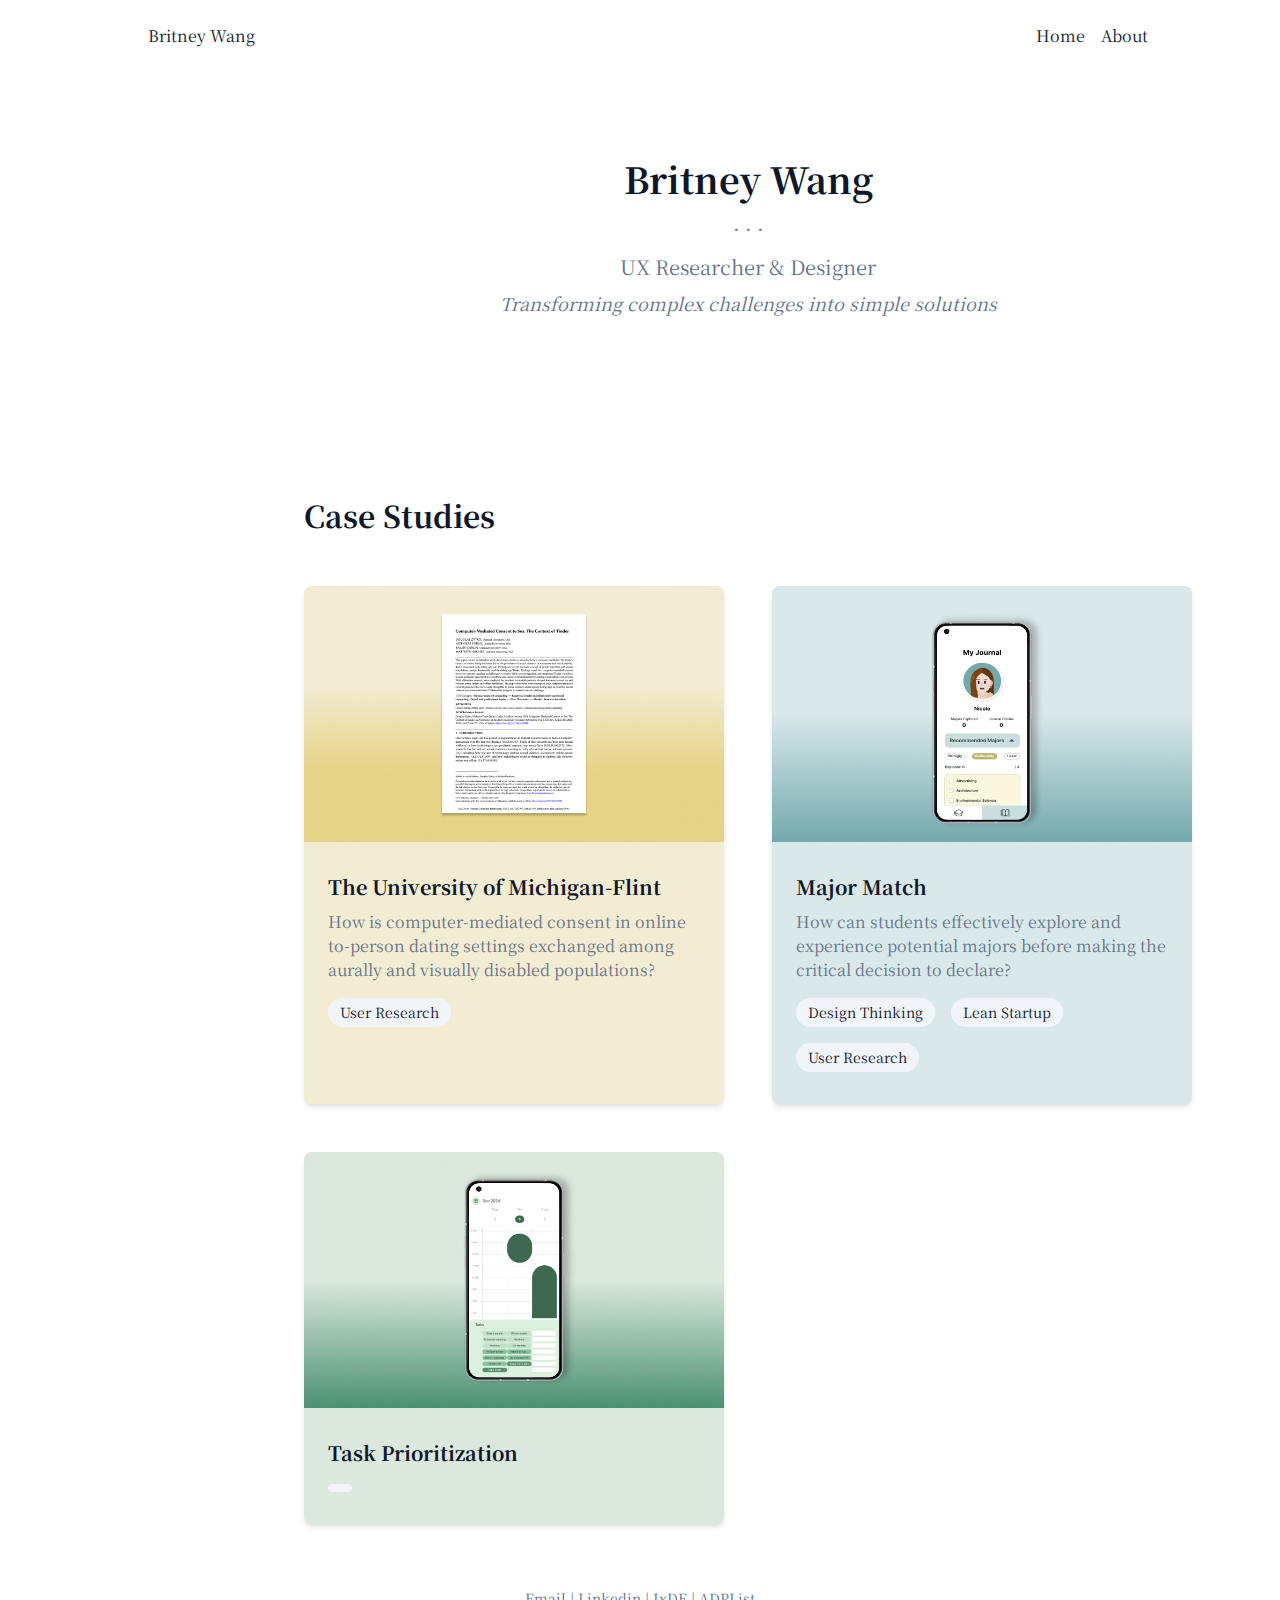
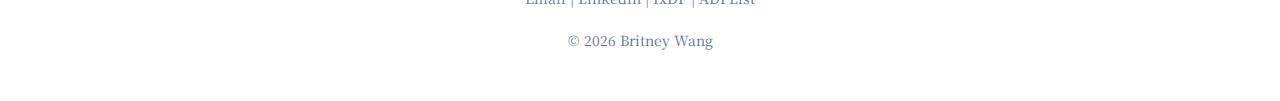
==== commit cdac3c48: "footer" ====
--- a/index.html
+++ b/index.html
@@ -67,11 +67,16 @@
         </a>
     </div> -->
     
-    <!-- Footer Content -->
+    <!-- Contact Section -->
     <p class="text-sm text-muted-foreground mb-2" style="text-align: center;">
-        © <span id="current-year"></span> Britney Wang
-        <br><br><br>
-    </p>
+          
+      <a href="mailto:britneywang21@gmail.com">Email </a>|
+      <a href="https://www.linkedin.com/in/britneywang/">Linkedin </a>|
+      <a href="www.interaction-design.org/members/britney-wang">IxDF </a>|
+      <a href="https://adplist.org/members/britney-wang"> ADPList </a><br><br>
+      © <span id="current-year"></span> Britney Wang
+      <br><br><br>
+  </p>
 </div>
 
  
